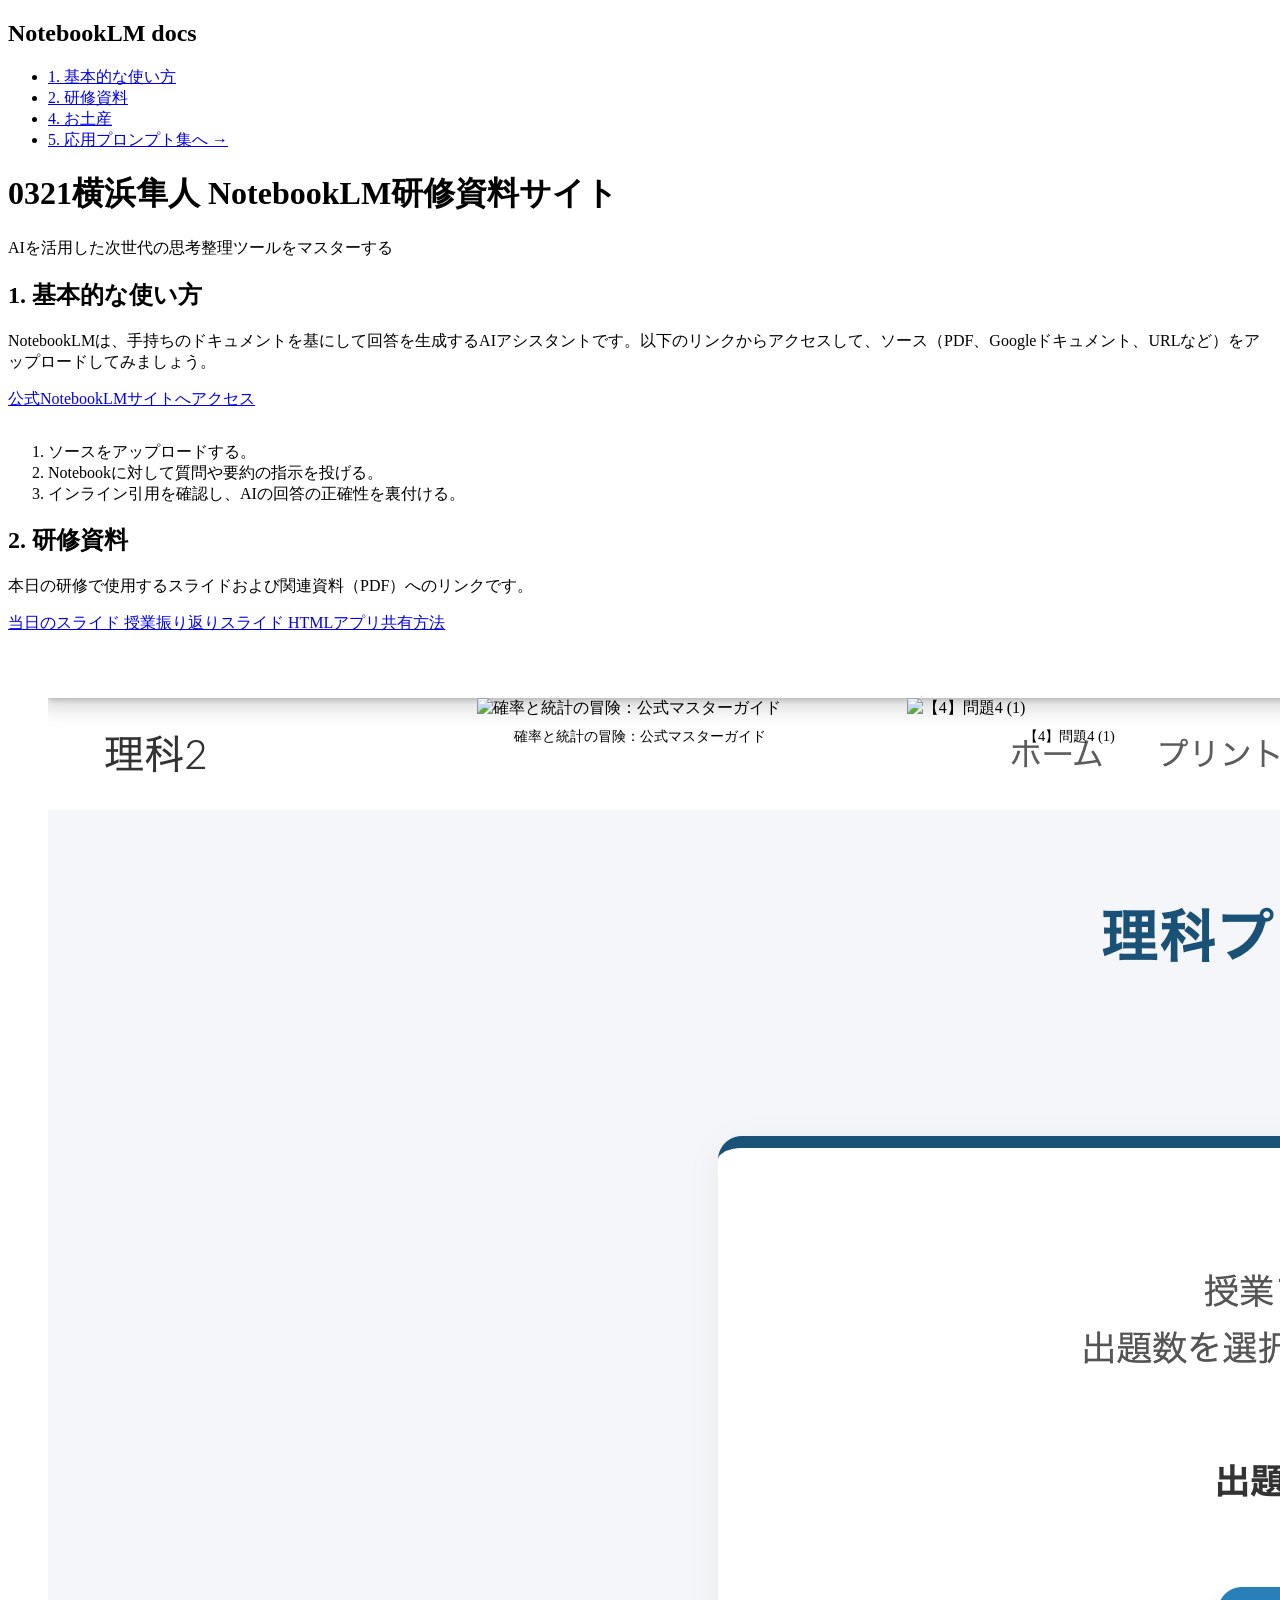
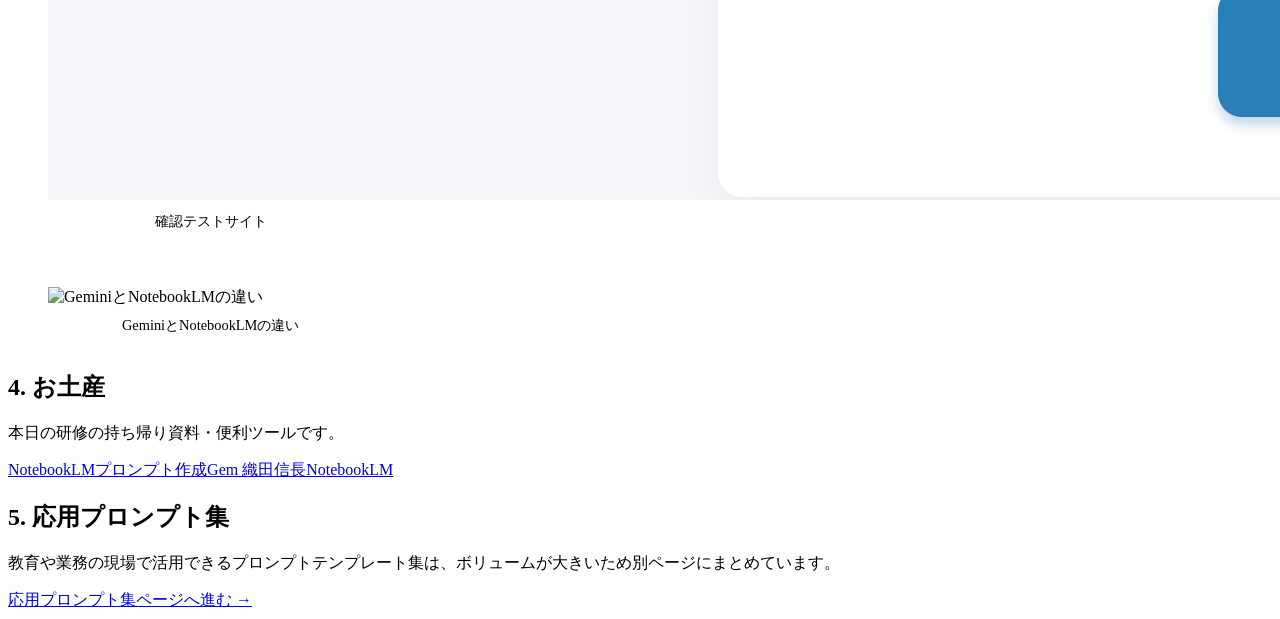
==== index.html @ 238befa8 "Add files via upload" ====
<!DOCTYPE html>
<html lang="ja">

<head>
    <meta charset="UTF-8">
    <meta name="viewport" content="width=device-width, initial-scale=1.0">
    <title>0321横浜隼人 NotebookLM研修資料</title>
    <link rel="stylesheet" href="styles.css">
    <link
        href="https://fonts.googleapis.com/css2?family=Inter:wght@400;600&family=Noto+Sans+JP:wght@400;700&display=swap"
        rel="stylesheet">
</head>

<body>
    <div class="app-container">
        <!-- Sidebar Navigation -->
        <nav class="sidebar">
            <div class="sidebar__header">
                <h2>NotebookLM docs</h2>
            </div>
            <ul class="sidebar__nav">
                <li><a href="#basic-usage" class="nav-link">1. 基本的な使い方</a></li>
                <li><a href="#materials" class="nav-link">2. 研修資料</a></li>
                <!-- 3. は後で追加される場合に備えて空けています -->
                <li><a href="#souvenir" class="nav-link">4. お土産</a></li>
                <li><a href="prompts.html" class="nav-link">5. 応用プロンプト集へ &rarr;</a></li>
            </ul>
        </nav>

        <!-- Main Content -->
        <main class="content">
            <header class="content__header">
                <h1>0321横浜隼人 NotebookLM研修資料サイト</h1>
                <p>AIを活用した次世代の思考整理ツールをマスターする</p>
            </header>

            <section id="basic-usage" class="section">
                <h2>1. 基本的な使い方</h2>
                <p>NotebookLMは、手持ちのドキュメントを基にして回答を生成するAIアシスタントです。以下のリンクからアクセスして、ソース（PDF、Googleドキュメント、URLなど）をアップロードしてみましょう。
                </p>
                <div class="resource-links" style="margin-top: 1rem; margin-bottom: 2rem;">
                    <a href="https://notebooklm.google.com/" target="_blank" rel="noopener noreferrer"
                        class="action-btn">
                        公式NotebookLMサイトへアクセス
                    </a>
                </div>
                <ol>
                    <li>ソースをアップロードする。</li>
                    <li>Notebookに対して質問や要約の指示を投げる。</li>
                    <li>インライン引用を確認し、AIの回答の正確性を裏付ける。</li>
                </ol>
            </section>

            <section id="materials" class="section">
                <h2>2. 研修資料</h2>
                <p>本日の研修で使用するスライドおよび関連資料（PDF）へのリンクです。</p>
                <div class="resource-links">
                    <a href="https://drive.google.com/file/d/1YwDmKTiDNMANRLZWD-1WZoQT2kx8yv2u/view?usp=drive_link"
                        target="_blank" rel="noopener noreferrer" class="action-btn outline">
                        当日のスライド
                    </a>
                    <a href="https://drive.google.com/file/d/1tMLC0TA_MbGaKeQi-6m35-9lxs4wuSvM/view?usp=drive_link"
                        target="_blank" rel="noopener noreferrer" class="action-btn outline">
                        授業振り返りスライド
                    </a>
                    <a href="https://drive.google.com/file/d/1sWlgqop19PDFg2MpBBZjh1w5gK37oyUF/view?usp=drive_link"
                        target="_blank" rel="noopener noreferrer" class="action-btn outline">
                        HTMLアプリ共有方法
                    </a>
                </div>

                <div class="image-gallery"
                    style="display: grid; grid-template-columns: repeat(auto-fit, minmax(300px, 1fr)); gap: 1.5rem; margin-top: 3rem;">
                    <figure>
                        <img src="assets/image1.png" alt="確認テストサイト" class="responsive-image">
                        <figcaption style="text-align: center; color: var(--text-secondary); font-size: 0.9rem; margin-top: 0.5rem;">確認テストサイト</figcaption>
                    </figure>
                    <figure>
                        <img src="assets/image2.png" alt="確率と統計の冒険：公式マスターガイド" class="responsive-image">
                        <figcaption
                            style="text-align: center; color: var(--text-secondary); font-size: 0.9rem; margin-top: 0.5rem;">
                            確率と統計の冒険：公式マスターガイド</figcaption>
                    </figure>
                    <figure>
                        <img src="assets/image3.png" alt="【4】問題4 (1)" class="responsive-image">
                        <figcaption
                            style="text-align: center; color: var(--text-secondary); font-size: 0.9rem; margin-top: 0.5rem;">
                            【4】問題4 (1)</figcaption>
                    </figure>
                    <figure>
                        <img src="assets/image4.png" alt="GeminiとNotebookLMの違い" class="responsive-image">
                        <figcaption style="text-align: center; color: var(--text-secondary); font-size: 0.9rem; margin-top: 0.5rem;">GeminiとNotebookLMの違い</figcaption>
                    </figure>
                </div>
            </section>

            <section id="souvenir" class="section">
                <h2>4. お土産</h2>
                <p>本日の研修の持ち帰り資料・便利ツールです。</p>
                <div class="resource-links">
                    <a href="https://gemini.google.com/gem/1LQj5LnyhwiYJoS9jTBndsOhJS7WGJQ4v?usp=sharing"
                        target="_blank" rel="noopener noreferrer" class="action-btn">
                        NotebookLMプロンプト作成Gem
                    </a>
                    <a href="https://notebooklm.google.com/notebook/2da011ed-106b-4c8e-93a7-e59fe553224b"
                        target="_blank" rel="noopener noreferrer" class="action-btn outline">
                        織田信長NotebookLM
                    </a>
                </div>
            </section>

            <section id="advanced-prompts-link" class="section">
                <h2>5. 応用プロンプト集</h2>
                <p>教育や業務の現場で活用できるプロンプトテンプレート集は、ボリュームが大きいため別ページにまとめています。</p>
                <div class="resource-links">
                    <a href="prompts.html" class="action-btn">
                        応用プロンプト集ページへ進む &rarr;
                    </a>
                </div>
            </section>
        </main>
    </div>
    <script src="script.js"></script>
</body>

</html>
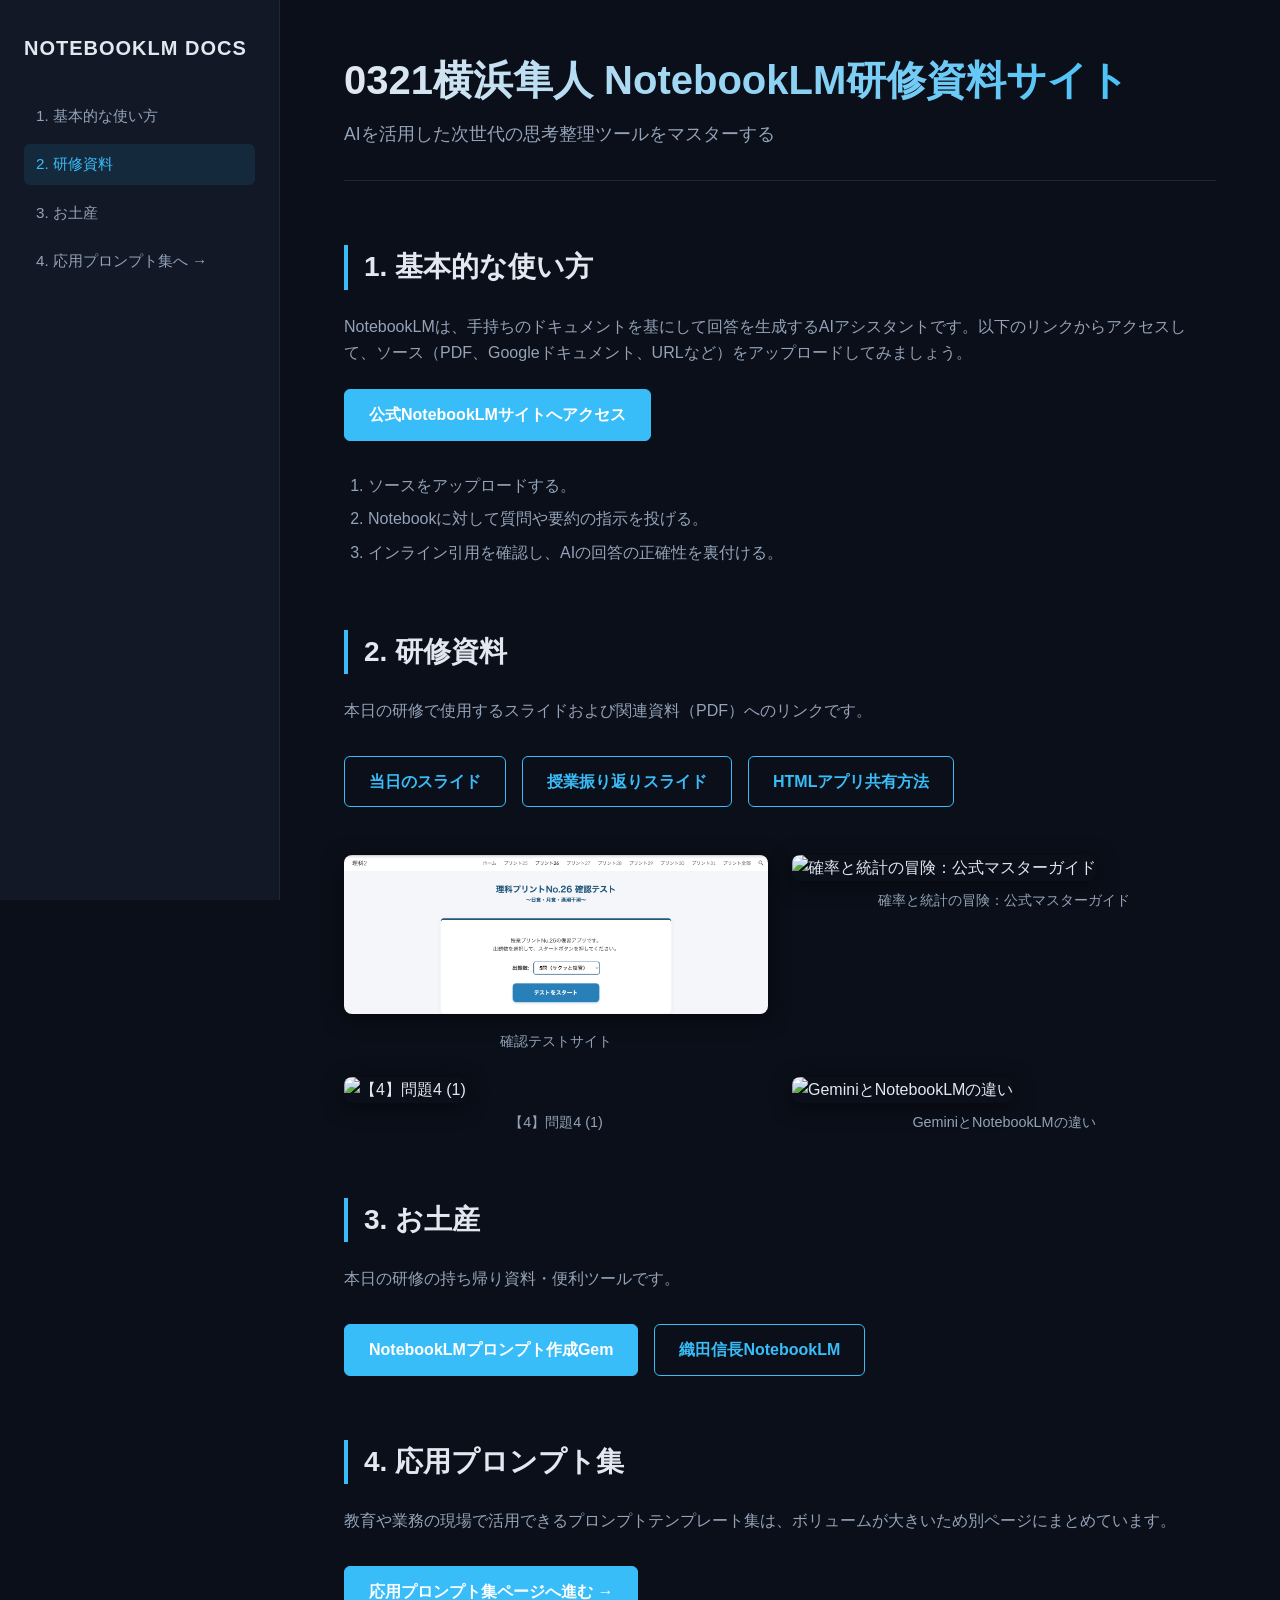
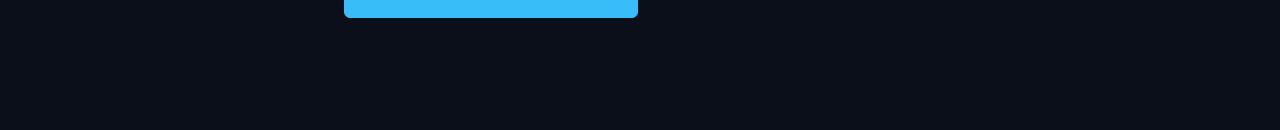
==== commit 2ba53756: "Renumber sections in index.html for consistency" ====
--- a/index.html
+++ b/index.html
@@ -22,8 +22,8 @@
                 <li><a href="#basic-usage" class="nav-link">1. 基本的な使い方</a></li>
                 <li><a href="#materials" class="nav-link">2. 研修資料</a></li>
                 <!-- 3. は後で追加される場合に備えて空けています -->
-                <li><a href="#souvenir" class="nav-link">4. お土産</a></li>
-                <li><a href="prompts.html" class="nav-link">5. 応用プロンプト集へ &rarr;</a></li>
+                <li><a href="#souvenir" class="nav-link">3. お土産</a></li>
+                <li><a href="prompts.html" class="nav-link">4. 応用プロンプト集へ &rarr;</a></li>
             </ul>
         </nav>
 
@@ -95,7 +95,7 @@
             </section>
 
             <section id="souvenir" class="section">
-                <h2>4. お土産</h2>
+                <h2>3. お土産</h2>
                 <p>本日の研修の持ち帰り資料・便利ツールです。</p>
                 <div class="resource-links">
                     <a href="https://gemini.google.com/gem/1LQj5LnyhwiYJoS9jTBndsOhJS7WGJQ4v?usp=sharing"
@@ -110,7 +110,7 @@
             </section>
 
             <section id="advanced-prompts-link" class="section">
-                <h2>5. 応用プロンプト集</h2>
+                <h2>4. 応用プロンプト集</h2>
                 <p>教育や業務の現場で活用できるプロンプトテンプレート集は、ボリュームが大きいため別ページにまとめています。</p>
                 <div class="resource-links">
                     <a href="prompts.html" class="action-btn">
@@ -123,4 +123,4 @@
     <script src="script.js"></script>
 </body>
 
-</html>+</html>
--- a/styles.css
+++ b/styles.css
@@ -0,0 +1,324 @@
+/* Custom Properties for Dark Cyber Minimal Theme */
+:root {
+    --bg-color: #0b0f19;
+    --sidebar-bg: #121826;
+    --text-primary: #e2e8f0;
+    --text-secondary: #94a3b8;
+    --accent-color: #38bdf8;
+    --accent-hover: #0ea5e9;
+    --border-color: #1e293b;
+    --code-bg: #0f172a;
+    --success-color: #10b981;
+    --font-ui: 'Inter', -apple-system, BlinkMacSystemFont, sans-serif;
+    --font-ja: 'Noto Sans JP', sans-serif;
+}
+
+* {
+    box-sizing: border-box;
+    margin: 0;
+    padding: 0;
+}
+
+html {
+    scroll-behavior: smooth;
+}
+
+body {
+    font-family: var(--font-ui), var(--font-ja);
+    background-color: var(--bg-color);
+    color: var(--text-primary);
+    line-height: 1.6;
+}
+
+/* Layout */
+.app-container {
+    display: flex;
+    min-height: 100vh;
+}
+
+/* Sidebar */
+.sidebar {
+    width: 280px;
+    background-color: var(--sidebar-bg);
+    border-right: 1px solid var(--border-color);
+    padding: 2rem 1.5rem;
+    position: fixed;
+    height: 100vh;
+    overflow-y: auto;
+}
+
+.sidebar__header {
+    margin-bottom: 2rem;
+}
+
+.sidebar__header h2 {
+    font-size: 1.25rem;
+    color: var(--text-primary);
+    font-weight: 600;
+    letter-spacing: 0.05em;
+    text-transform: uppercase;
+}
+
+.sidebar__nav {
+    list-style: none;
+}
+
+.sidebar__nav li {
+    margin-bottom: 0.5rem;
+}
+
+.nav-link {
+    display: block;
+    padding: 0.5rem 0.75rem;
+    color: var(--text-secondary);
+    text-decoration: none;
+    border-radius: 6px;
+    transition: all 0.2s ease;
+    font-size: 0.95rem;
+}
+
+.nav-link:hover,
+.nav-link.active {
+    background-color: rgba(56, 189, 248, 0.1);
+    color: var(--accent-color);
+}
+
+/* Main Content */
+.content {
+    flex: 1;
+    margin-left: 280px;
+    padding: 3rem 4rem;
+    max-width: 1000px;
+}
+
+.content__header {
+    margin-bottom: 4rem;
+    border-bottom: 1px solid var(--border-color);
+    padding-bottom: 2rem;
+}
+
+.content__header h1 {
+    font-size: 2.5rem;
+    margin-bottom: 0.5rem;
+    background: linear-gradient(90deg, var(--text-primary), var(--accent-color));
+    -webkit-background-clip: text;
+    -webkit-text-fill-color: transparent;
+}
+
+.content__header p {
+    color: var(--text-secondary);
+    font-size: 1.1rem;
+}
+
+/* Sections */
+.section {
+    margin-bottom: 4rem;
+}
+
+.section h2 {
+    font-size: 1.75rem;
+    margin-bottom: 1.5rem;
+    color: var(--text-primary);
+    border-left: 4px solid var(--accent-color);
+    padding-left: 1rem;
+}
+
+.section p,
+.section ol,
+.section ul {
+    margin-bottom: 1.5rem;
+    color: var(--text-secondary);
+}
+
+.section ol,
+.section ul {
+    padding-left: 1.5rem;
+}
+
+.section li {
+    margin-bottom: 0.5rem;
+}
+
+/* Images */
+.image-placeholder {
+    background-color: var(--code-bg);
+    border: 1px dashed var(--border-color);
+    padding: 3rem;
+    text-align: center;
+    border-radius: 8px;
+    color: var(--text-secondary);
+    margin-bottom: 1.5rem;
+}
+
+.responsive-image {
+    max-width: 100%;
+    height: auto;
+    border-radius: 8px;
+    box-shadow: 0 4px 20px rgba(0, 0, 0, 0.5);
+}
+
+/* Links */
+.external-link {
+    color: var(--accent-color);
+    text-decoration: none;
+    position: relative;
+    transition: color 0.3s ease;
+}
+
+.external-link::after {
+    content: '';
+    position: absolute;
+    width: 100%;
+    transform: scaleX(0);
+    height: 1px;
+    bottom: -2px;
+    left: 0;
+    background-color: var(--accent-hover);
+    transform-origin: bottom right;
+    transition: transform 0.3s ease-out;
+}
+
+.external-link:hover {
+    color: var(--accent-hover);
+}
+
+.external-link:hover::after {
+    transform: scaleX(1);
+    transform-origin: bottom left;
+}
+
+/* Prompt Block */
+.prompt-block {
+    background-color: var(--code-bg);
+    border: 1px solid var(--border-color);
+    border-radius: 8px;
+    overflow: hidden;
+    margin-bottom: 2rem;
+}
+
+.prompt-block__header {
+    display: flex;
+    justify-content: space-between;
+    align-items: center;
+    padding: 0.75rem 1rem;
+    background-color: rgba(255, 255, 255, 0.05);
+    border-bottom: 1px solid var(--border-color);
+}
+
+.prompt-block__title {
+    font-size: 0.85rem;
+    color: var(--text-secondary);
+    font-family: var(--font-ui);
+}
+
+.copy-btn {
+    background-color: transparent;
+    color: var(--accent-color);
+    border: 1px solid var(--accent-color);
+    padding: 0.25rem 0.75rem;
+    border-radius: 4px;
+    font-size: 0.8rem;
+    cursor: pointer;
+    transition: all 0.2s ease;
+    outline: none;
+    position: relative;
+}
+
+.copy-btn:hover {
+    background-color: rgba(56, 189, 248, 0.1);
+}
+
+.copy-btn.copied {
+    background-color: var(--success-color);
+    border-color: var(--success-color);
+    color: #fff;
+}
+
+pre {
+    padding: 1.25rem;
+    overflow-x: auto;
+    white-space: pre-wrap;
+}
+
+code {
+    font-family: 'Consolas', 'Monaco', 'Courier New', monospace;
+    font-size: 0.95rem;
+    color: #a5b4fc;
+}
+
+/* Action Buttons */
+.resource-links {
+    display: flex;
+    gap: 1rem;
+    margin-top: 2rem;
+    flex-wrap: wrap;
+}
+
+.action-btn {
+    display: inline-flex;
+    align-items: center;
+    justify-content: center;
+    padding: 0.75rem 1.5rem;
+    background-color: var(--accent-color);
+    color: #fff;
+    text-decoration: none;
+    border-radius: 6px;
+    font-weight: 600;
+    transition: all 0.2s ease;
+    border: 1px solid var(--accent-color);
+}
+
+.action-btn:hover {
+    background-color: var(--accent-hover);
+    border-color: var(--accent-hover);
+    transform: translateY(-2px);
+    box-shadow: 0 4px 12px rgba(56, 189, 248, 0.3);
+}
+
+.action-btn.outline {
+    background-color: transparent;
+    color: var(--accent-color);
+}
+
+.action-btn.outline:hover {
+    background-color: rgba(56, 189, 248, 0.1);
+}
+
+/* Responsive */
+@media (max-width: 768px) {
+    .app-container {
+        flex-direction: column;
+    }
+
+    .sidebar {
+        width: 100%;
+        height: auto;
+        position: static;
+        padding: 1rem;
+        border-right: none;
+        border-bottom: 1px solid var(--border-color);
+    }
+
+    .sidebar__header {
+        margin-bottom: 1rem;
+    }
+
+    .sidebar__nav {
+        display: flex;
+        flex-wrap: wrap;
+        gap: 0.5rem;
+    }
+
+    .sidebar__nav li {
+        margin-bottom: 0;
+    }
+
+    .content {
+        margin-left: 0;
+        padding: 2rem 1.5rem;
+    }
+
+    .content__header h1 {
+        font-size: 2rem;
+    }
+}
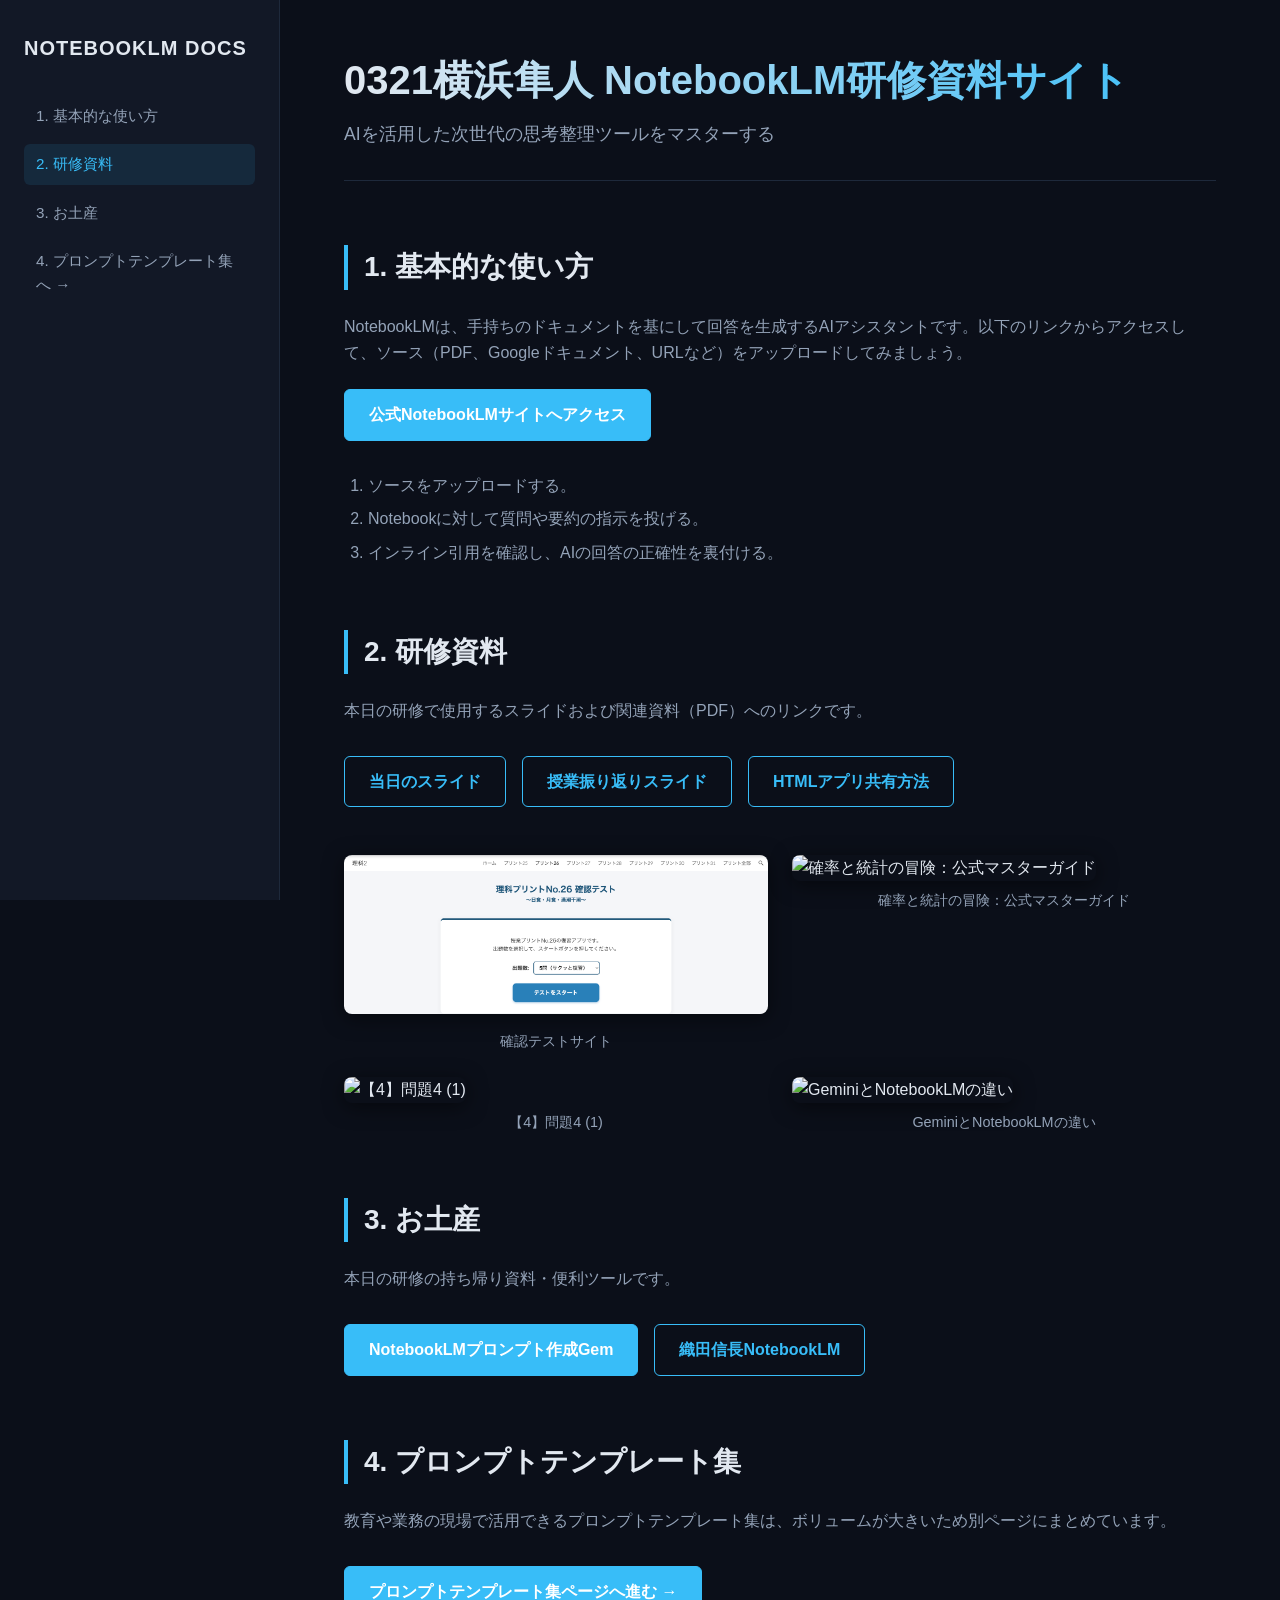
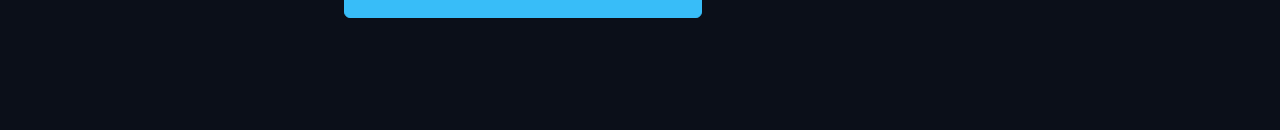
==== commit cd5d92d6: "Rename '応用プロンプト集' to 'プロンプトテンプレート集'" ====
--- a/index.html
+++ b/index.html
@@ -23,7 +23,7 @@
                 <li><a href="#materials" class="nav-link">2. 研修資料</a></li>
                 <!-- 3. は後で追加される場合に備えて空けています -->
                 <li><a href="#souvenir" class="nav-link">3. お土産</a></li>
-                <li><a href="prompts.html" class="nav-link">4. 応用プロンプト集へ &rarr;</a></li>
+                <li><a href="prompts.html" class="nav-link">4. プロンプトテンプレート集へ &rarr;</a></li>
             </ul>
         </nav>
 
@@ -110,11 +110,11 @@
             </section>
 
             <section id="advanced-prompts-link" class="section">
-                <h2>4. 応用プロンプト集</h2>
+                <h2>4. プロンプトテンプレート集</h2>
                 <p>教育や業務の現場で活用できるプロンプトテンプレート集は、ボリュームが大きいため別ページにまとめています。</p>
                 <div class="resource-links">
                     <a href="prompts.html" class="action-btn">
-                        応用プロンプト集ページへ進む &rarr;
+                        プロンプトテンプレート集ページへ進む &rarr;
                     </a>
                 </div>
             </section>
